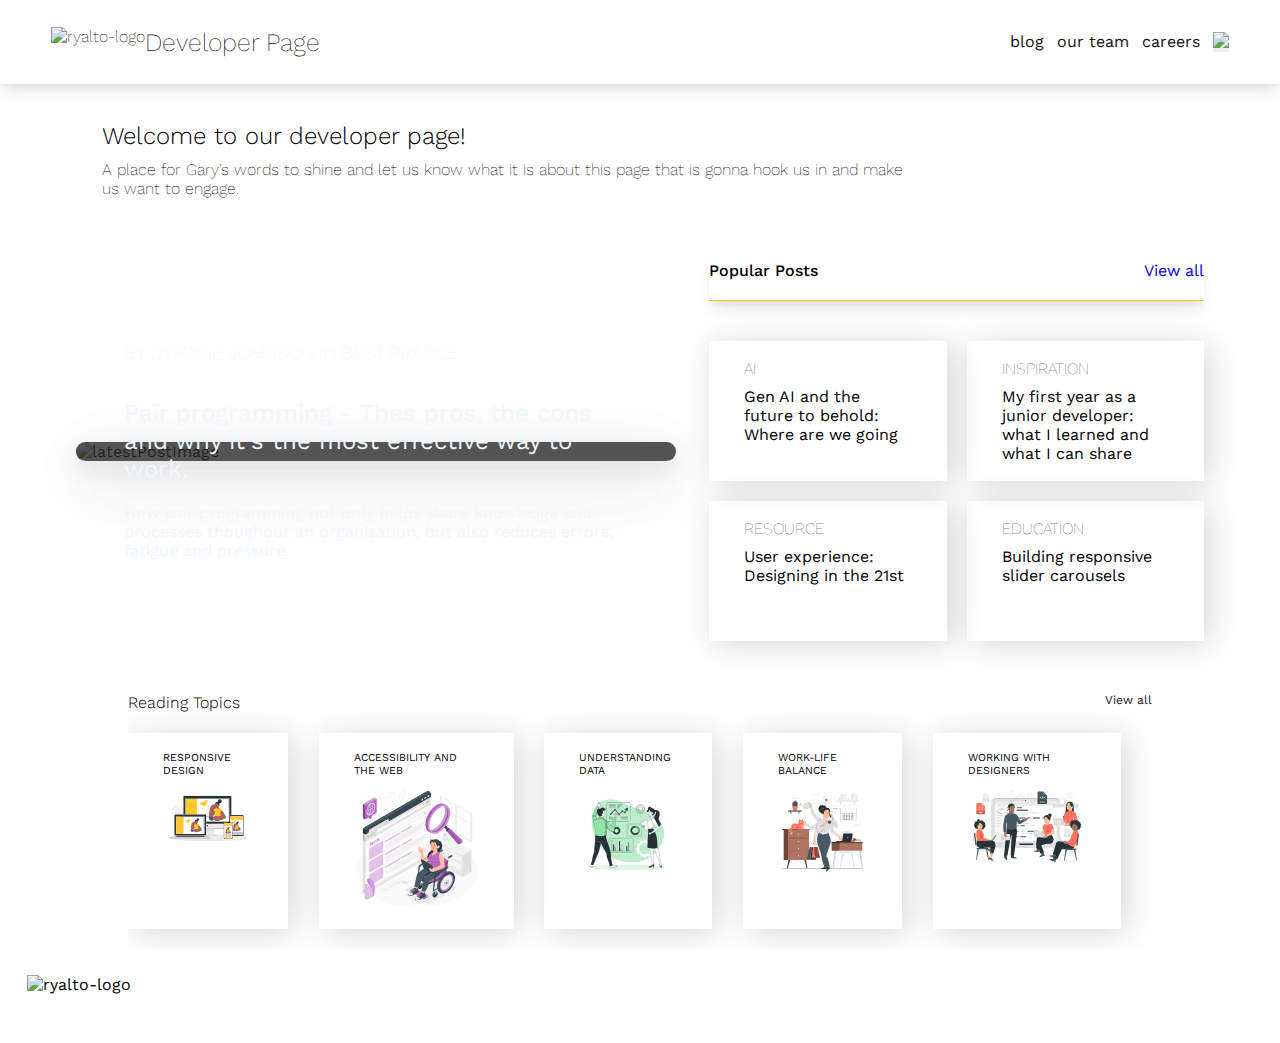
==== index.html @ b789d899 "changed ul to divs again(?) - not sure why they didn't change last time around. fixed code layout fo" ====
<!DOCTYPE html>
<html lang="en">
<head>
    <meta charset="UTF-8">
    <meta name="viewport" content="width=device-width, initial-scale=1.0">
    
    <title>Developers Page</title>

    <link rel="stylesheet" href="css/devPage.css">
    <link href="https://fonts.googleapis.com/css2?family=Open+Sans:wght@300;400;500;600;700;800&family=Work+Sans:wght@100;200;300;400;500;600;700;800;900&display=swap" rel="stylesheet">
    <link rel="stylesheet" href="path/to/font-awesome/css/font-awesome.min.css">
    <script src="https://kit.fontawesome.com/a4b0abae80.js" crossorigin="anonymous"></script>




</head>
<body>
    <header>
        <nav>
            <div class="logo">
                <img src="https://developer.ryalto.group/assets/images/ryalto-logo-lg.png" alt="ryalto-logo" class="ryalto-logo">
                <a href="devPage.html" class="pageTitle">Developer Page</a>
            </div>
            <div class="navLinks">
                <a href="#" class="navLink">blog</a>
                <a href="#" class="navLink">our team</a>
                <a href="#" class="navLink">careers</a>
                <button class="navLink"><img class=" darkModeToggle" src="https://developer.ryalto.group/assets/images/night-mode-blue.svg"> </button>
            </div>
        </nav>
        <div class="socials">
            <i class="fa-brands fa-github"><a href="#" alt="github"></a></i>
            <i class="fa-brands fa-linkedin"><a href="#" alt="linkedin"></a></i>
            <i class="fa-brands fa-threads"><a href="#" alt="threads"></a></i>
            <i class="fa-solid fa-globe"><a href="#" alt="business website"></a></i>
        </div>
    </header>

        <div class="main-top">
            <div class="intro">
                <h2>Welcome to our developer page!</h2>
                <p>A place for Gary’s words to shine and let us know what it is about this page that is gonna hook us in and make us want to engage.</p>
            </div>
    
        </div>

        <main>
            <div class="main-view">
                <div class="newestPost">
                    <img class="img-overlay" src="https://riis.com/wp-content/uploads/2021/01/1010413543-huge-2048x1365.jpg" alt="latestPostImage"/>
                    <div class="text-container">
                        <h3>BY DWAYNE JOHNSON IN BEST PRATICE</h3>
                        <h2>Pair programming - Thes pros, the cons and why it's the most effective way to work.</h2>
                        <p>How pair programming not only helps share knowledge and processes thoughout an organisation, but also reduces errors, fatigue and pressure.</p>
                    </div>
                </div>
            
                <div class="popularPosts">
                    <div class="sidePanel">
                        <h4>Popular Posts</h4>
                        <a href="#" >View all</a>
                    </div>
                
                    <div class="sidePanelContent">
                        <div class="cardPost">
                            <h6>AI</h6>
                            <p>Gen AI and the future to behold: Where are we going</p>
                        </div>
                        <div class="cardPost">
                            <h6>Inspiration</h6>
                            <p>My first year as a junior developer: what I learned and what I can share</p>
                        </div>
                        <div class="cardPost">
                            <h6>Resource</h6>
                            <p>User experience: Designing in the 21st</p>
                        </div>
                        <div class="cardPost">
                            <h6>Education</h6>
                            <p>Building responsive slider carousels</p>
                        </div>
                    </div>
                </div>
            </div>
        </main>
        <section>
            <div class="bottomScrollHeading">
                <h4>Reading Topics</h4>
                <a href="#" class="viewAll"> View all</a>
            </div>

            <div class="bottom-scroll">
                <div class="cardPost">
                    <h6>RESPONSIVE DESIGN</h6>
                    <image aria-multiline="image for responsive design topic" src="/images/Web devices-cuate(1).svg"/>
                </div>
                <div class="cardPost">
                    <h6>ACCESSIBILITY AND THE WEB</h6>
                    <image aria-multiline="image for accessibility and the web topic" src="/images/Web search-amico(1).svg"/>
                </div>
                <div class="cardPost">
                    <h6>UNDERSTANDING DATA</h6>
                    <image aria-multiline="image for understanding data topic" src="/images/Business Plan-bro.svg"/>
                </div>
                <div class="cardPost">
                    <h6>WORK-LIFE BALANCE</h6>
                    <image aria-multiline="image for work life topic" src="/images/Work life balance-pana.svg" />
                </div>
                <div class="cardPost">
                    <h6>WORKING WITH DESIGNERS</h6>
                    <image aria-multiline="image for working with design topic" src="/images/Coding workshop-pana.svg"/>
                </div>
                <div>
                    <i class="fa-light fa-chevron-right" style="color: #2799f0;"></i>
                </div>
            </div>
        </section>

<!--I ran out of time and it was also only html/css, but at this point I would link this to a json so that the blog gets updated with the posts automatically. 
    I would have liked to have a suggestions feature for engaged readers to open conversation and topic, 
    as well as a volunteer for members of the team who may want to contribute. 
    And of course a commments section to invite engagement with the blog with internal or external. 
    share buttons, for people to share the post to their social media.-->

    <footer>
        <img src="https://developer.ryalto.group/assets/images/ryalto-logo-lg.png" alt="ryalto-logo" class="ryalto-logo">
        <div> </div>
    </footer>
</header>
</body>
</html>
---- css/devPage.css ----
* { 
    font-family: 'Work Sans', sans-serif;
    margin: 0;
    padding: 0;
    box-sizing: border-box;
}

header {
    display: flex;
    flex-direction: column;
}

.socials {
    display: flex;
    justify-content: flex-end;
    padding: 3% 5% 0 0;
    gap: 1%;
}

i {
    color: #2799f0;
    transition: all 0.2s ease-in-out;
    cursor: pointer;
}

i:hover {
    color: #FFC306;
}


nav {
  
    padding: 3vh 4vw;
    display: flex;
    justify-content: space-between;
    align-items: center;
    box-shadow: rgba(0, 0, 0, 0.1) 0px 10px 15px -3px, rgba(0, 0, 0, 0.05) 0px 4px 6px -2px;
    color: black;
}


.navLinks {
    display: flex;
    align-content:flex-start;
    color: #111210;
}

.navLink {
    text-decoration: none;
    margin-left: 1vw;
    font-size: 1em;
    cursor: pointer;
    color: #111210;
    transition: all .3s;
}

.navLink:hover {
    color: #2799f0;
}

.viewAll:hover {
    color: #2799f0;
}

button.navLink {
    border: none;
}

.pageTitle:hover {
    font-weight: 300;
}
.logo {
    display: flex;
    align-items: center;
    font-weight: 200;
}

.logo a {
    font-size: 25px;
    color: #111210;
   
}


.ryalto-logo {
    height: 30px;
    cursor: pointer;
}

a {
    text-decoration: none;
}


.main-top{
    display: flex;
    align-items: center;


}
.pageTitle{
    font-size: 1.8em;
}


.darkModeToggle {
    width: 1em;
    border: none;
}

.ribbon {
    height: 100%;
    width: auto;
    background-image: url('/images/DesktopRibbon.png');
    background-repeat: no-repeat;
    
}

.intro {
    padding: 0 8%;
    max-width: 80%;
    margin-bottom: 4vh;
    font-weight: 200;
}

.intro h2{
    font-weight: 300;
    margin-bottom: 10px;
}

main {
    margin: 3vh 1vw;
}
.main-view {
    min-width: 375px;
    display: flex;
    justify-content: space-around;
    align-items: center;
    gap: 3%;
    padding: 0 5%;

}
 .viewAll {
    font-size: 12px;
    color: #111210;
 }

.newestPost h3 {
    font-weight: 600;
}

div.newestPost {
    display: flex;
    position: relative;
    width: 100%;
    max-width: 600px;
    height: auto;
    cursor: pointer;
    border: none;
    border-radius: 1vw;
}

.newestPost img {
    text-align: left;
    width: 100%;
    max-width: 1000px;
    height: auto;
    border-radius: 1vw;
    box-shadow: rgba(17, 17, 26, 0.1) 0px 8px 24px, rgba(17, 17, 26, 0.1) 0px 16px 56px, rgba(17, 17, 26, 0.1) 0px 24px 80px;
}



.text-container {
    display: flex;
    flex-direction: column;
    justify-content: center;
    width: 100%;
    height: 100%;
    padding: 1% 8%;
    background-color: rgb(41, 41, 41, 0.8);
    color: aliceblue;
    position: absolute;
    text-wrap: wrap;
    border-radius: 1vw;
}

.text-container h2 {
    margin-bottom: 4%;
    font-weight: 400;
}

.text-container h3 {
    margin-bottom: 7%;
    font-weight: 200;
   }

.popularPost {
    min-width: 330px;
    display: flex;


}

div.sidePanel {
    display: flex;
    justify-content: space-between;
    width: 100%;
    margin-bottom: 8%;
    padding-bottom: 4%;
    border-bottom: solid 1px #FFC306;
    box-shadow: rgba(0, 0, 0, 0.1) 0px 10px 15px -3px, rgba(0, 0, 0, 0.05) 0px 4px 6px -2px;
}

div.sidePanel h4 {
    font-weight: 500;
}

div.sidePanelContent {
    max-width: 600px;
    gap:20px ;
    display: grid;
    grid-template-columns: 1fr 1fr;

}

div.sidePanelContent h6 {
    text-transform: uppercase;
    font-size: 16px;
    font-weight: 100;
}
.cardPost {
    display: flex;
    flex-direction: column;
    gap: 1vh;
    border: none;
    box-shadow: rgba(0, 0, 0, 0.16) 5px 3px 30px;
    padding: 18px 35px;
    cursor:pointer;
    min-width: 100px;
    max-width: 250px;
    min-height: 140px;
}

p.cardPost {
    width: auto;
}

section {
    padding: 2% 10%;
}

div.bottom-scroll {
    padding: 2% 0;
    gap: 3%;
    display: flex;
    overflow-y: hidden;
    overflow-x: auto;
}

div.bottom-scroll a {
    font-size: 14px;
}

/* div.cardPost {
    min-width: 100px;
    max-width: 250px;
    gap: 5px
    ;
} */

.bottomScrollHeading {
    display: flex;
    justify-content: space-between;
}

.bottomScrollHeading h4 {
    font-weight: 300;
}

.bottom-scroll h6 {
    font-weight: 400;
}
footer {
    padding-bottom: 3vw;
    padding-left: 3vh;
    display: flex;
    align-items: flex-start;
}

@media screen and (max-width: 840px){

button.navLink {
    border: none;
}
    nav {
        flex-direction: column;
        gap: 5px;
        margin-bottom: 15px;
    }

    .logo {
        justify-content: center;
        margin-bottom: 2%;
    }

    .socials {
        flex-direction: column;
        top: 10%;
        right: 0.2%;
        padding-top: 8%;
        position: absolute;

    }
    .intro h2 {
        font-size: x-large;
        font-weight: 600;
        margin-bottom: 7px;

    }

    .main-top{
        justify-content: center;

    }

    .main-view { 
        flex-direction: column;
        align-items: center;
    
    }

    .newestPost img {
        min-width: 330px;
        width: 100%;
        height: auto;
    }

    .text-container {
        min-width: 330px;
        font-size: 70%;
    }

    .popularPost {
        min-width: 330px;
        display: flex;
    }        
    
    .sidePanel {
        margin-top: 20px;
        
        /* margin-bottom: 0;
        padding-bottom: 3%; */
    }

    .sidePanelContent {
       grid-column: auto;

    }

    .bottom-scroll .cardPost {
        min-width: 200px;
    }
}
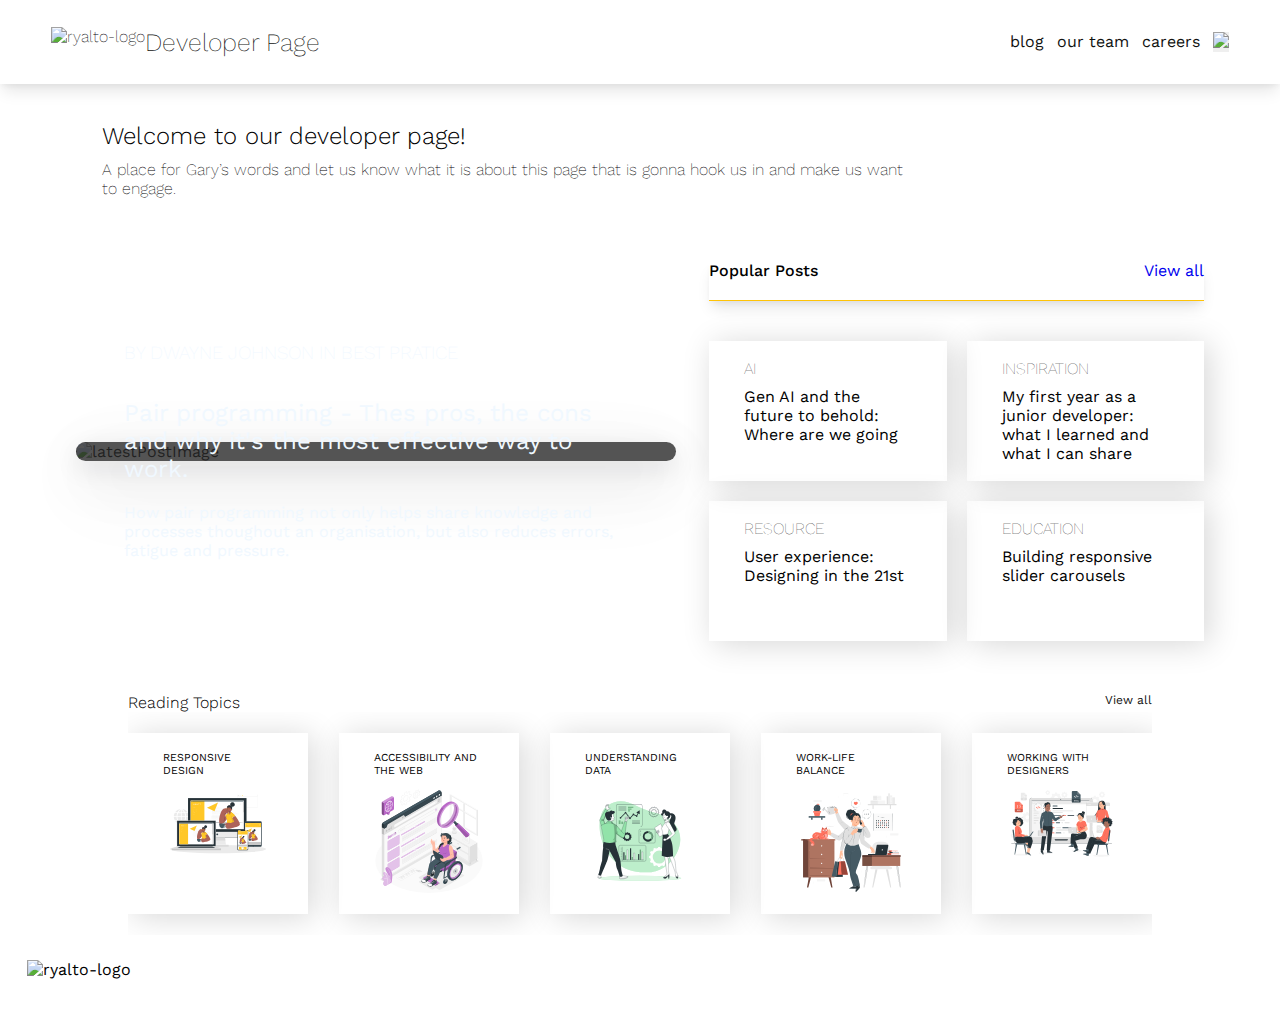
==== commit 9300acf0: "minor changes" ====
--- a/index.html
+++ b/index.html
@@ -6,7 +6,7 @@
     
     <title>Developers Page</title>
 
-    <link rel="stylesheet" href="css/devPage.css">
+    <link rel="stylesheet" href="devPage.css">
     <link href="https://fonts.googleapis.com/css2?family=Open+Sans:wght@300;400;500;600;700;800&family=Work+Sans:wght@100;200;300;400;500;600;700;800;900&display=swap" rel="stylesheet">
     <link rel="stylesheet" href="path/to/font-awesome/css/font-awesome.min.css">
     <script src="https://kit.fontawesome.com/a4b0abae80.js" crossorigin="anonymous"></script>
@@ -40,7 +40,7 @@
         <div class="main-top">
             <div class="intro">
                 <h2>Welcome to our developer page!</h2>
-                <p>A place for Gary’s words to shine and let us know what it is about this page that is gonna hook us in and make us want to engage.</p>
+                <p>A place for Gary’s words and let us know what it is about this page that is gonna hook us in and make us want to engage.</p>
             </div>
     
         </div>
@@ -90,29 +90,27 @@
             </div>
 
             <div class="bottom-scroll">
-                <div class="cardPost">
+                <div class="cardPost slider">
                     <h6>RESPONSIVE DESIGN</h6>
-                    <image aria-multiline="image for responsive design topic" src="/images/Web devices-cuate(1).svg"/>
+                    <image aria-multiline="image for responsive design topic" src="images/Web devices-cuate(1).svg"/>
                 </div>
-                <div class="cardPost">
+                <div class="cardPost slider">
                     <h6>ACCESSIBILITY AND THE WEB</h6>
-                    <image aria-multiline="image for accessibility and the web topic" src="/images/Web search-amico(1).svg"/>
+                    <image aria-multiline="image for accessibility and the web topic" src="images/Web search-amico(1).svg"/>
                 </div>
-                <div class="cardPost">
+                <div class="cardPost slider">
                     <h6>UNDERSTANDING DATA</h6>
-                    <image aria-multiline="image for understanding data topic" src="/images/Business Plan-bro.svg"/>
+                    <image aria-multiline="image for understanding data topic" src="images/Business Plan-bro.svg"/>
                 </div>
-                <div class="cardPost">
+                <div class="cardPost slider">
                     <h6>WORK-LIFE BALANCE</h6>
-                    <image aria-multiline="image for work life topic" src="/images/Work life balance-pana.svg" />
+                    <image aria-multiline="image for work life topic" src="images/Work life balance-pana.svg" />
                 </div>
-                <div class="cardPost">
+                <div class="cardPost slider">
                     <h6>WORKING WITH DESIGNERS</h6>
-                    <image aria-multiline="image for working with design topic" src="/images/Coding workshop-pana.svg"/>
+                    <image aria-multiline="image for working with design topic" src="images/Coding workshop-pana.svg"/>
                 </div>
-                <div>
-                    <i class="fa-light fa-chevron-right" style="color: #2799f0;"></i>
-                </div>
+    
             </div>
         </section>
 
--- a/devPage.css
+++ b/devPage.css
@@ -0,0 +1,370 @@
+* { 
+    font-family: 'Work Sans', sans-serif;
+    margin: 0;
+    padding: 0;
+    box-sizing: border-box;
+}
+
+header {
+    display: flex;
+    flex-direction: column;
+}
+
+.socials {
+    display: flex;
+    justify-content: flex-end;
+    padding: 3% 5% 0 0;
+    gap: 1%;
+}
+
+i {
+    color: #2799f0;
+    transition: all 0.2s ease-in-out;
+    cursor: pointer;
+}
+
+i:hover {
+    color: #FFC306;
+}
+
+
+nav {
+  
+    padding: 3vh 4vw;
+    display: flex;
+    justify-content: space-between;
+    align-items: center;
+    box-shadow: rgba(0, 0, 0, 0.1) 0px 10px 15px -3px, rgba(0, 0, 0, 0.05) 0px 4px 6px -2px;
+    color: black;
+}
+
+
+.navLinks {
+    display: flex;
+    align-content:flex-start;
+    color: #111210;
+}
+
+.navLink {
+    text-decoration: none;
+    margin-left: 1vw;
+    font-size: 1em;
+    cursor: pointer;
+    color: #111210;
+    transition: all .3s;
+}
+
+.navLink:hover {
+    color: #2799f0;
+}
+
+.viewAll:hover {
+    color: #2799f0;
+}
+
+button.navLink {
+    border: none;
+}
+
+.pageTitle:hover {
+    font-weight: 300;
+}
+.logo {
+    display: flex;
+    align-items: center;
+    font-weight: 200;
+}
+
+.logo a {
+    font-size: 25px;
+    color: #111210;
+   
+}
+
+
+.ryalto-logo {
+    height: 30px;
+    cursor: pointer;
+}
+
+a {
+    text-decoration: none;
+}
+
+
+.main-top{
+    display: flex;
+    align-items: center;
+
+
+}
+.pageTitle{
+    font-size: 1.8em;
+}
+
+
+.darkModeToggle {
+    width: 1em;
+    border: none;
+}
+
+.ribbon {
+    height: 100%;
+    width: auto;
+    background-image: url('./images/DesktopRibbon.png');
+    background-repeat: no-repeat;
+    
+}
+
+.intro {
+    padding: 0 8%;
+    max-width: 80%;
+    margin-bottom: 4vh;
+    font-weight: 200;
+}
+
+.intro h2{
+    font-weight: 300;
+    margin-bottom: 10px;
+}
+
+main {
+    margin: 3vh 1vw;
+}
+.main-view {
+    min-width: 375px;
+    display: flex;
+    justify-content: space-around;
+    align-items: center;
+    gap: 3%;
+    padding: 0 5%;
+
+}
+ .viewAll {
+    font-size: 12px;
+    color: #111210;
+ }
+
+.newestPost h3 {
+    font-weight: 600;
+}
+
+div.newestPost {
+    display: flex;
+    position: relative;
+    width: 100%;
+    max-width: 600px;
+    height: auto;
+    cursor: pointer;
+    border: none;
+    border-radius: 1vw;
+}
+
+.newestPost img {
+    text-align: left;
+    width: 100%;
+    max-width: 1000px;
+    height: auto;
+    border-radius: 1vw;
+    box-shadow: rgba(17, 17, 26, 0.1) 0px 8px 24px, rgba(17, 17, 26, 0.1) 0px 16px 56px, rgba(17, 17, 26, 0.1) 0px 24px 80px;
+}
+
+
+
+.text-container {
+    display: flex;
+    flex-direction: column;
+    justify-content: center;
+    width: 100%;
+    height: 100%;
+    padding: 1% 8%;
+    background-color: rgb(41, 41, 41, 0.8);
+    color: aliceblue;
+    position: absolute;
+    text-wrap: wrap;
+    border-radius: 1vw;
+}
+
+.text-container h2 {
+    margin-bottom: 4%;
+    font-weight: 400;
+}
+
+.text-container h3 {
+    margin-bottom: 7%;
+    font-weight: 200;
+   }
+
+.popularPost {
+    min-width: 330px;
+    display: flex;
+
+
+}
+
+div.sidePanel {
+    display: flex;
+    justify-content: space-between;
+    width: 100%;
+    margin-bottom: 8%;
+    padding-bottom: 4%;
+    border-bottom: solid 1px #FFC306;
+    box-shadow: rgba(0, 0, 0, 0.1) 0px 10px 15px -3px, rgba(0, 0, 0, 0.05) 0px 4px 6px -2px;
+}
+
+div.sidePanel h4 {
+    font-weight: 500;
+}
+
+div.sidePanelContent {
+    max-width: 600px;
+    gap:20px ;
+    display: grid;
+    grid-template-columns: 1fr 1fr;
+
+}
+
+div.sidePanelContent h6 {
+    text-transform: uppercase;
+    font-size: 16px;
+    font-weight: 100;
+}
+.cardPost {
+    display: flex;
+    flex-direction: column;
+    gap: 1vh;
+    border: none;
+    box-shadow: rgba(0, 0, 0, 0.16) 5px 3px 30px;
+    padding: 18px 35px;
+    cursor:pointer;
+    min-width: 100px;
+    max-width: 250px;
+    min-height: 140px;
+}
+
+section {
+    padding: 2% 10%;
+}
+
+.cardPost.slider {
+    width: 250px;
+}
+div.bottom-scroll {
+    padding: 2% 0;
+    gap: 3%;
+    display: flex;
+    overflow-y: hidden;
+    overflow-x: auto;
+}
+
+div.bottom-scroll a {
+    font-size: 14px;
+}
+
+/* div.cardPost {
+    min-width: 100px;
+    max-width: 250px;
+    gap: 5px
+    ;
+} */
+
+.bottomScrollHeading {
+    display: flex;
+    justify-content: space-between;
+}
+
+.bottomScrollHeading h4 {
+    font-weight: 300;
+}
+
+.bottom-scroll h6 {
+    font-weight: 400;
+}
+footer {
+    padding-bottom: 3vw;
+    padding-left: 3vh;
+    display: flex;
+    align-items: flex-start;
+}
+
+@media screen and (max-width: 840px){
+
+button.navLink {
+    border: none;
+}
+    nav {
+        flex-direction: column;
+        gap: 5px;
+        margin-bottom: 20px;
+    }
+
+    .logo {
+        justify-content: center;
+        margin-bottom: 2%;
+    }
+
+    .socials {
+        flex-direction: column;
+        top: 11%;
+        right: 0.2%;
+        padding-top: 8%;
+        position: absolute;
+
+    }
+
+    i{
+        padding-bottom: 2vh;
+    }
+    .intro{
+        margin: 0 0 20px 0;
+        padding: 0;
+    }
+
+    .intro h2 {
+        font-size: x-large;
+        font-weight: 600;
+    }
+
+    .main-top{
+        justify-content: center;
+
+    }
+
+    .main-view { 
+        flex-direction: column;
+        align-items: center;
+    
+    }
+
+    .newestPost img {
+        min-width: 330px;
+        width: 100%;
+        height: auto;
+    }
+
+    .text-container {
+        min-width: 330px;
+        font-size: 70%;
+    }
+
+    .popularPost {
+        min-width: 330px;
+        display: flex;
+    }        
+    
+    .sidePanel {
+        margin-top: 20px;
+        
+        /* margin-bottom: 0;
+        padding-bottom: 3%; */
+    }
+
+    .sidePanelContent {
+       grid-column: auto;
+
+    }
+
+    .bottom-scroll .cardPost {
+        min-width: 200px;
+    }
+}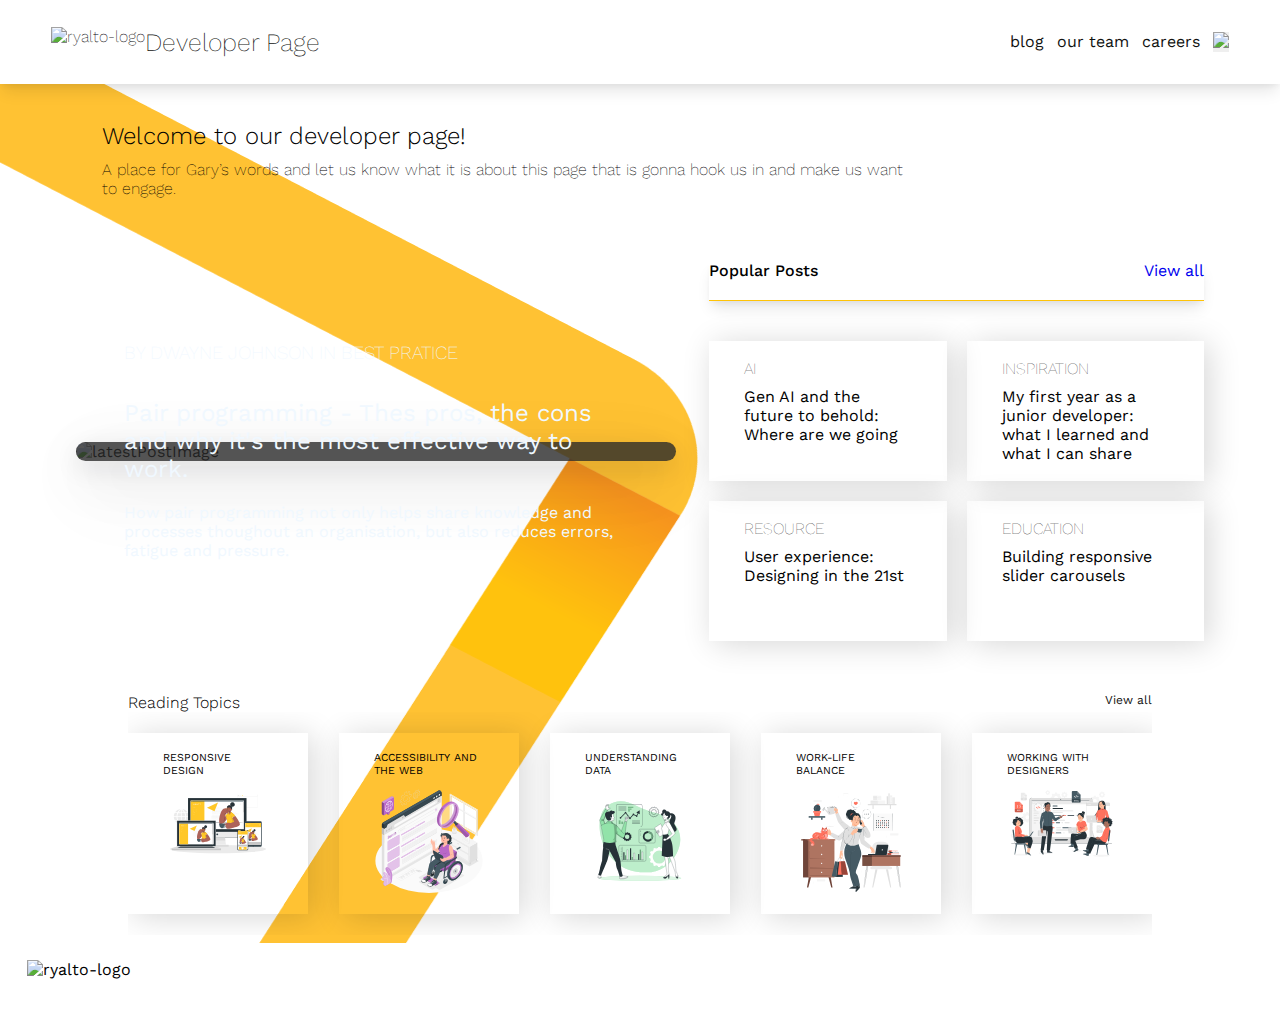
==== commit 7fbb1fae: "Fixed the bg image" ====
--- a/index.html
+++ b/index.html
@@ -29,13 +29,15 @@
                 <button class="navLink"><img class=" darkModeToggle" src="https://developer.ryalto.group/assets/images/night-mode-blue.svg"> </button>
             </div>
         </nav>
+    </header>
+    <div class="ribbon" style="background-image: url(./images/DesktopRibbon.png)">
         <div class="socials">
             <i class="fa-brands fa-github"><a href="#" alt="github"></a></i>
             <i class="fa-brands fa-linkedin"><a href="#" alt="linkedin"></a></i>
             <i class="fa-brands fa-threads"><a href="#" alt="threads"></a></i>
             <i class="fa-solid fa-globe"><a href="#" alt="business website"></a></i>
         </div>
-    </header>
+  
 
         <div class="main-top">
             <div class="intro">
@@ -44,7 +46,7 @@
             </div>
     
         </div>
-
+        
         <main>
             <div class="main-view">
                 <div class="newestPost">
@@ -124,6 +126,8 @@
         <img src="https://developer.ryalto.group/assets/images/ryalto-logo-lg.png" alt="ryalto-logo" class="ryalto-logo">
         <div> </div>
     </footer>
-</header>
+
+    </div>
+
 </body>
 </html>--- a/devPage.css
+++ b/devPage.css
@@ -113,7 +113,6 @@
     width: auto;
     background-image: url('./images/DesktopRibbon.png');
     background-repeat: no-repeat;
-    
 }
 
 .intro {
@@ -330,6 +329,13 @@
 
     }
 
+    .ribbon {
+        height: auto;
+        width: 375p;
+        background-image: url('./images/DesktopRibbon.png');
+        background-repeat: no-repeat;
+    }
+
     .main-view { 
         flex-direction: column;
         align-items: center;
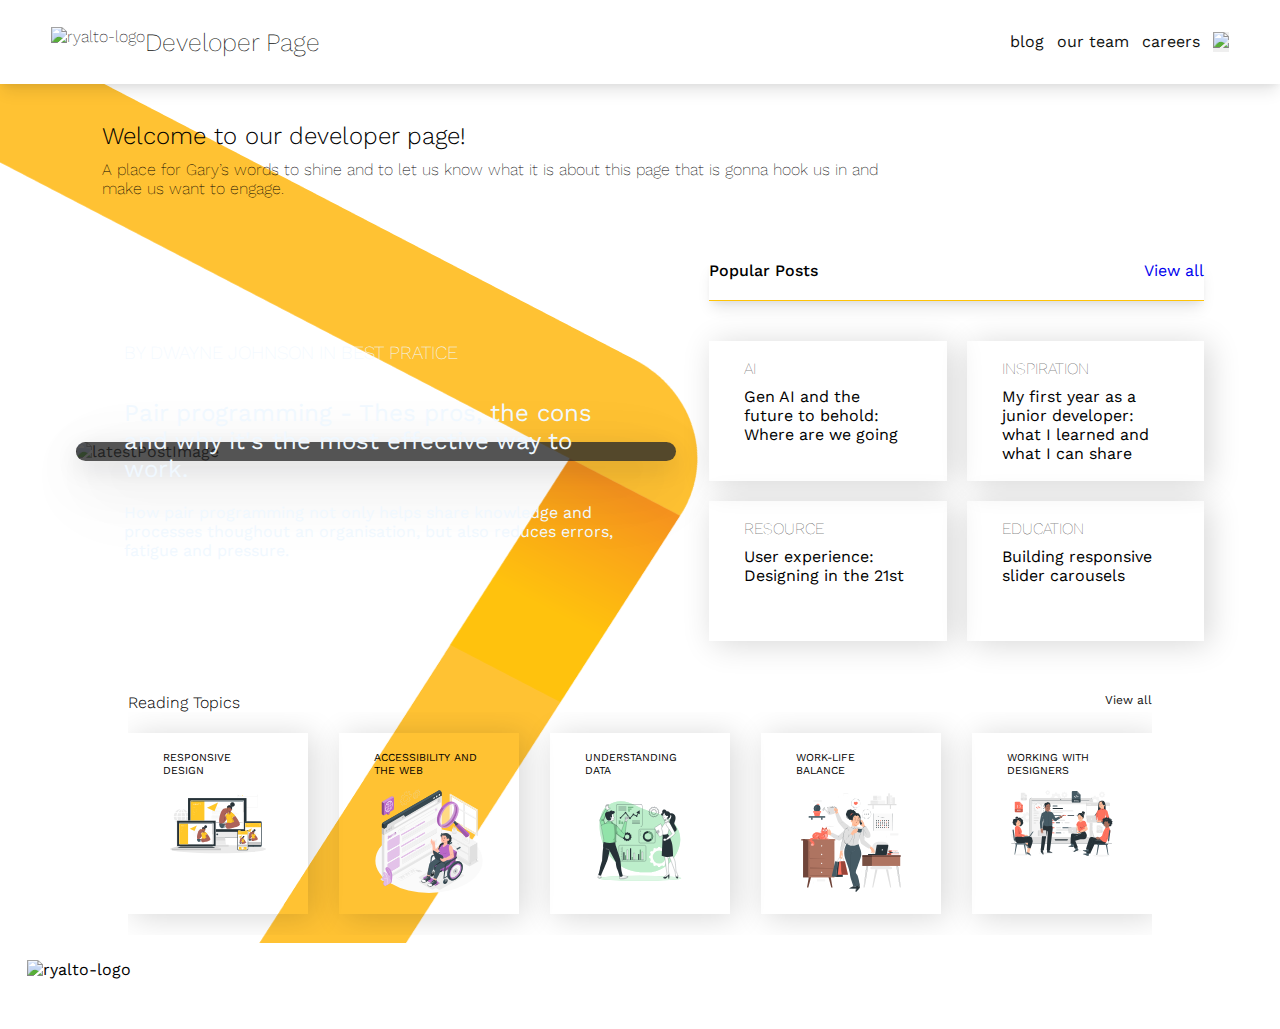
==== commit c7c64162: "fixed some text that was accidentally deleted" ====
--- a/index.html
+++ b/index.html
@@ -42,7 +42,7 @@
         <div class="main-top">
             <div class="intro">
                 <h2>Welcome to our developer page!</h2>
-                <p>A place for Gary’s words and let us know what it is about this page that is gonna hook us in and make us want to engage.</p>
+                <p>A place for Gary’s words to shine and to let us know what it is about this page that is gonna hook us in and make us want to engage.</p>
             </div>
     
         </div>
--- a/devPage.css
+++ b/devPage.css
@@ -111,8 +111,9 @@
 .ribbon {
     height: 100%;
     width: auto;
-    background-image: url('./images/DesktopRibbon.png');
+    background-image: url('../images/DesktopRibbon.png');
     background-repeat: no-repeat;
+    padding: 0;
 }
 
 .intro {
@@ -315,13 +316,13 @@
         padding-bottom: 2vh;
     }
     .intro{
-        margin: 0 0 20px 0;
+        font-size: 18px;
+        margin: 3% 0 20px 0;
         padding: 0;
     }
 
     .intro h2 {
-        font-size: x-large;
-        font-weight: 600;
+        font-weight: 400;
     }
 
     .main-top{
@@ -332,8 +333,6 @@
     .ribbon {
         height: auto;
         width: 375p;
-        background-image: url('./images/DesktopRibbon.png');
-        background-repeat: no-repeat;
     }
 
     .main-view { 
@@ -350,7 +349,7 @@
 
     .text-container {
         min-width: 330px;
-        font-size: 70%;
+        
     }
 
     .popularPost {
